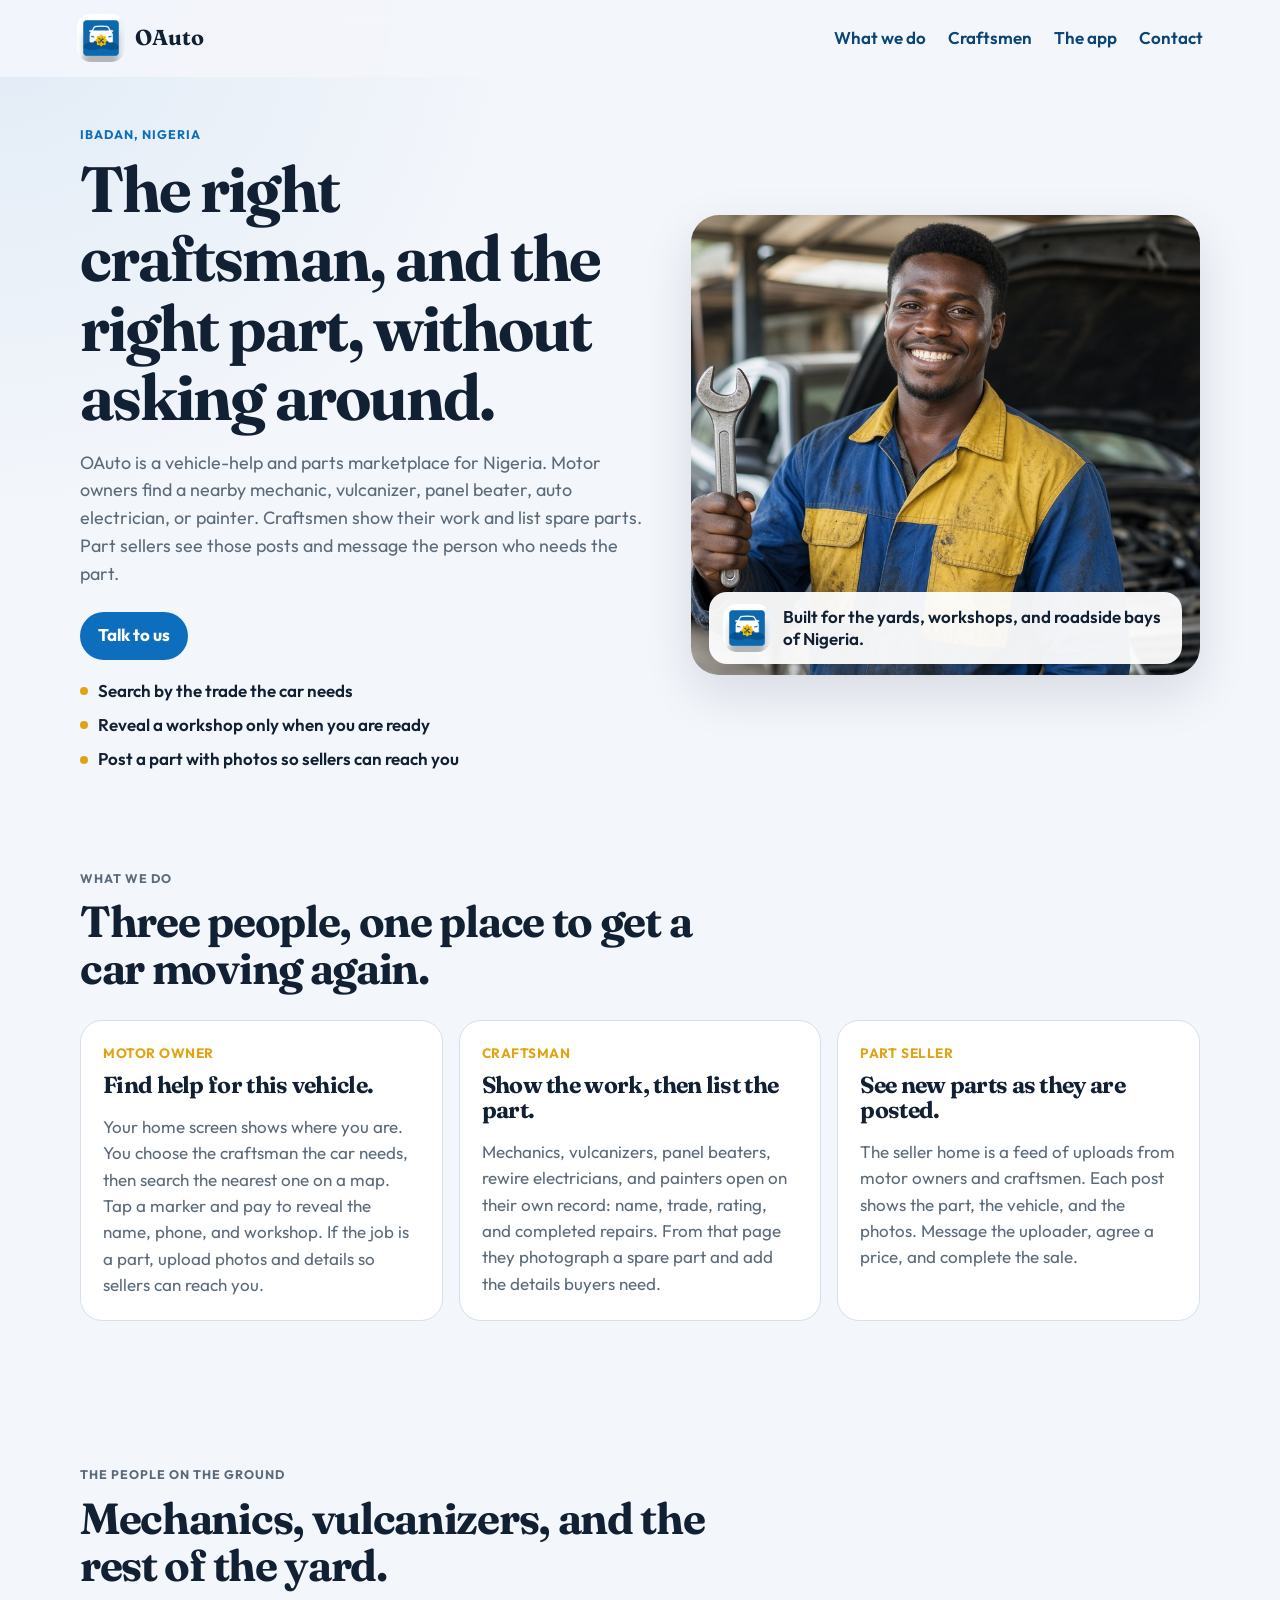
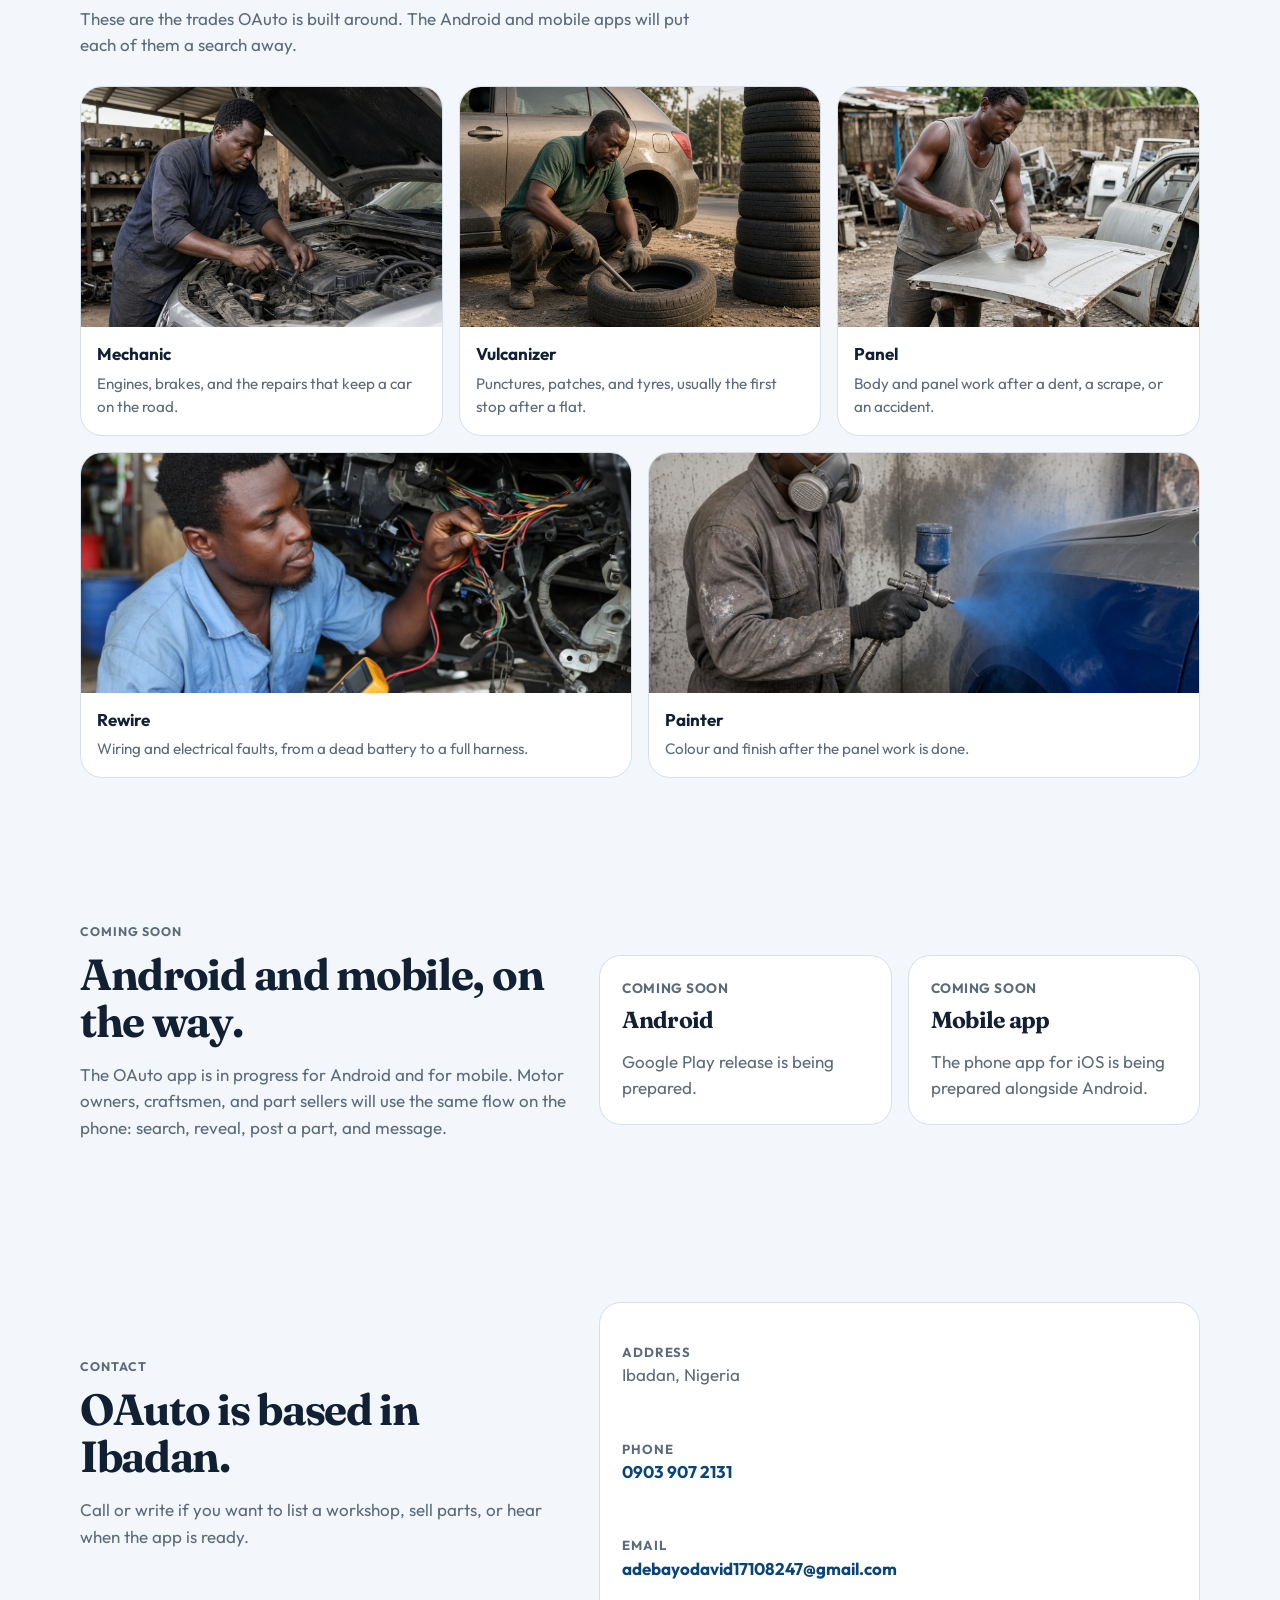
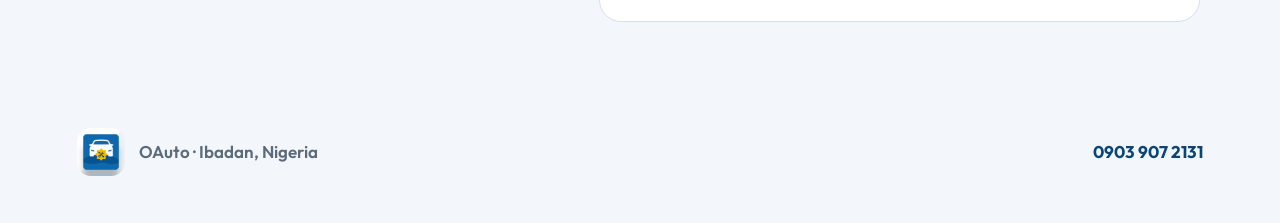
==== index.html @ e7bd78bd "Publish the OAuto landing page for Ibadan." ====
<!DOCTYPE html>
<html lang="en">
  <head>
    <meta charset="utf-8" />
    <meta name="viewport" content="width=device-width, initial-scale=1" />
    <title>OAuto — Craftsmen and parts, near you in Nigeria</title>
    <meta
      name="description"
      content="OAuto helps motor owners in Nigeria find a mechanic, vulcanizer, panel beater, auto electrician, or painter, and lets part sellers reach the people who need a part. Based in Ibadan. Android and mobile apps coming soon."
    />
    <link rel="icon" href="assets/logo-mark.jpg" />
    <link rel="preconnect" href="https://fonts.googleapis.com" />
    <link rel="preconnect" href="https://fonts.gstatic.com" crossorigin />
    <link
      href="https://fonts.googleapis.com/css2?family=Fraunces:opsz,wght@9..144,560;9..144,680&family=Outfit:wght@400;500;600;700&display=swap"
      rel="stylesheet"
    />
    <link rel="stylesheet" href="styles.css" />
  </head>
  <body>
    <header class="site-header">
      <a class="brand" href="#top">
        <img src="assets/logo-mark.jpg" alt="OAuto logo" width="48" height="48" />
        <span>OAuto</span>
      </a>
      <button class="menu-toggle" type="button" aria-expanded="false" aria-controls="site-nav">
        Menu
      </button>
      <nav id="site-nav" class="site-nav">
        <a href="#what">What we do</a>
        <a href="#craftsmen">Craftsmen</a>
        <a href="#app">The app</a>
        <a href="#contact">Contact</a>
      </nav>
    </header>

    <main id="top">
      <section class="hero">
        <div class="hero-copy">
          <p class="eyebrow">Ibadan, Nigeria</p>
          <h1>The right craftsman, and the right part, without asking around.</h1>
          <p class="lede">
            OAuto is a vehicle-help and parts marketplace for Nigeria. Motor owners
            find a nearby mechanic, vulcanizer, panel beater, auto electrician, or
            painter. Craftsmen show their work and list spare parts. Part sellers
            see those posts and message the person who needs the part.
          </p>
          <div class="hero-actions">
            <a class="button" href="#contact">Talk to us</a>
          </div>
          <ul class="hero-points">
            <li>Search by the trade the car needs</li>
            <li>Reveal a workshop only when you are ready</li>
            <li>Post a part with photos so sellers can reach you</li>
          </ul>
        </div>
        <figure class="hero-figure">
          <video
            autoplay
            muted
            loop
            playsinline
            poster="assets/oauto-mechanic-still.jpg"
          >
            <source src="assets/mechanic-loop.mp4" type="video/mp4" />
          </video>
          <figcaption>
            <img src="assets/logo-mark.jpg" alt="" width="44" height="44" />
            <span>Built for the yards, workshops, and roadside bays of Nigeria.</span>
          </figcaption>
        </figure>
      </section>

      <section id="what" class="section">
        <div class="section-head">
          <p class="eyebrow">What we do</p>
          <h2>Three people, one place to get a car moving again.</h2>
        </div>
        <div class="cards">
          <article class="card">
            <p class="card-kicker">Motor owner</p>
            <h3>Find help for this vehicle.</h3>
            <p>
              Your home screen shows where you are. You choose the craftsman the
              car needs, then search the nearest one on a map. Tap a marker and
              pay to reveal the name, phone, and workshop. If the job is a part,
              upload photos and details so sellers can reach you.
            </p>
          </article>
          <article class="card">
            <p class="card-kicker">Craftsman</p>
            <h3>Show the work, then list the part.</h3>
            <p>
              Mechanics, vulcanizers, panel beaters, rewire electricians, and
              painters open on their own record: name, trade, rating, and
              completed repairs. From that page they photograph a spare part and
              add the details buyers need.
            </p>
          </article>
          <article class="card">
            <p class="card-kicker">Part seller</p>
            <h3>See new parts as they are posted.</h3>
            <p>
              The seller home is a feed of uploads from motor owners and
              craftsmen. Each post shows the part, the vehicle, and the photos.
              Message the uploader, agree a price, and complete the sale.
            </p>
          </article>
        </div>
      </section>

      <section id="craftsmen" class="section">
        <div class="section-head">
          <p class="eyebrow">The people on the ground</p>
          <h2>Mechanics, vulcanizers, and the rest of the yard.</h2>
          <p>
            These are the trades OAuto is built around. The Android and mobile
            apps will put each of them a search away.
          </p>
        </div>
        <div class="gallery">
          <figure>
            <img src="assets/oauto-mechanic.jpg" alt="A mechanic working under the bonnet of a car in an Ibadan workshop" />
            <figcaption>
              <strong>Mechanic</strong>
              <span>Engines, brakes, and the repairs that keep a car on the road.</span>
            </figcaption>
          </figure>
          <figure>
            <img src="assets/oauto-vulcanizer.jpg" alt="A vulcanizer repairing a tyre beside a stack of tyres" />
            <figcaption>
              <strong>Vulcanizer</strong>
              <span>Punctures, patches, and tyres, usually the first stop after a flat.</span>
            </figcaption>
          </figure>
          <figure>
            <img src="assets/oauto-panel.jpg" alt="A panel beater shaping a car door in a bodywork yard" />
            <figcaption>
              <strong>Panel</strong>
              <span>Body and panel work after a dent, a scrape, or an accident.</span>
            </figcaption>
          </figure>
          <figure>
            <img src="assets/oauto-rewire.jpg" alt="An auto electrician tracing a wiring harness under a dashboard" />
            <figcaption>
              <strong>Rewire</strong>
              <span>Wiring and electrical faults, from a dead battery to a full harness.</span>
            </figcaption>
          </figure>
          <figure>
            <img src="assets/oauto-painter.jpg" alt="A car painter spraying a fender in a paint bay" />
            <figcaption>
              <strong>Painter</strong>
              <span>Colour and finish after the panel work is done.</span>
            </figcaption>
          </figure>
        </div>
      </section>

      <section id="app" class="section coming">
        <div>
          <p class="eyebrow">Coming soon</p>
          <h2>Android and mobile, on the way.</h2>
          <p>
            The OAuto app is in progress for Android and for mobile. Motor owners,
            craftsmen, and part sellers will use the same flow on the phone:
            search, reveal, post a part, and message.
          </p>
        </div>
        <div class="store-row">
          <article>
            <p class="soon">Coming soon</p>
            <h3>Android</h3>
            <p>Google Play release is being prepared.</p>
          </article>
          <article>
            <p class="soon">Coming soon</p>
            <h3>Mobile app</h3>
            <p>The phone app for iOS is being prepared alongside Android.</p>
          </article>
        </div>
      </section>

      <section id="contact" class="section contact">
        <div>
          <p class="eyebrow">Contact</p>
          <h2>OAuto is based in Ibadan.</h2>
          <p>Call or write if you want to list a workshop, sell parts, or hear when the app is ready.</p>
        </div>
        <address>
          <p>
            <span>Address</span>
            Ibadan, Nigeria
          </p>
          <p>
            <span>Phone</span>
            <a href="tel:+2349039072131">0903 907 2131</a>
          </p>
          <p>
            <span>Email</span>
            <a href="mailto:adebayodavid17108247@gmail.com">adebayodavid17108247@gmail.com</a>
          </p>
        </address>
      </section>
    </main>

    <footer class="site-footer">
      <img src="assets/logo-mark.jpg" alt="" width="40" height="40" />
      <p>OAuto · Ibadan, Nigeria</p>
      <a href="tel:+2349039072131">0903 907 2131</a>
    </footer>

    <script>
      const toggle = document.querySelector(".menu-toggle");
      const nav = document.querySelector(".site-nav");
      toggle.addEventListener("click", () => {
        const open = nav.classList.toggle("is-open");
        toggle.setAttribute("aria-expanded", open ? "true" : "false");
      });
      nav.querySelectorAll("a").forEach((link) => {
        link.addEventListener("click", () => {
          nav.classList.remove("is-open");
          toggle.setAttribute("aria-expanded", "false");
        });
      });
    </script>
  </body>
</html>
---- styles.css ----
:root {
  --blue: #0e6ebe;
  --blue-deep: #0a4578;
  --ink: #122033;
  --gold: #e2a312;
  --paper: #f3f6fb;
  --card: #ffffff;
  --muted: #5c6b7a;
  --line: #d5e0ec;
  --shadow: 0 18px 50px rgba(18, 32, 51, 0.12);
}

* {
  box-sizing: border-box;
}

html {
  scroll-behavior: smooth;
}

body {
  margin: 0;
  color: var(--ink);
  background:
    radial-gradient(circle at top left, rgba(14, 110, 190, 0.08), transparent 32rem),
    var(--paper);
  font-family: Outfit, sans-serif;
  font-size: 17px;
  line-height: 1.55;
}

img {
  max-width: 100%;
  display: block;
}

a {
  color: inherit;
}

.site-header {
  position: sticky;
  top: 0;
  z-index: 5;
  display: flex;
  align-items: center;
  justify-content: space-between;
  gap: 16px;
  padding: 14px 6vw;
  background: rgba(243, 246, 251, 0.92);
  backdrop-filter: blur(12px);
  border-bottom: 1px solid transparent;
}

.brand {
  display: flex;
  align-items: center;
  gap: 10px;
  text-decoration: none;
  font-family: Fraunces, serif;
  font-size: 1.35rem;
  font-weight: 680;
}

.brand img,
.site-footer img,
.hero-figure figcaption img {
  width: 48px;
  height: 48px;
  object-fit: cover;
  object-position: center;
  border-radius: 14px;
}

.site-nav {
  display: flex;
  gap: 22px;
}

.site-nav a {
  text-decoration: none;
  font-weight: 600;
  color: var(--blue-deep);
}

.site-nav a:hover {
  color: var(--blue);
}

.menu-toggle {
  display: none;
  border: 1px solid var(--line);
  background: white;
  border-radius: 999px;
  padding: 8px 14px;
  font: inherit;
  font-weight: 700;
  color: var(--blue-deep);
}

.hero,
.section {
  width: min(1120px, calc(100% - 10vw));
  margin: 0 auto;
}

.hero {
  display: grid;
  grid-template-columns: 1.05fr 0.95fr;
  gap: 48px;
  align-items: center;
  padding: 48px 0 24px;
}

.eyebrow {
  margin: 0 0 10px;
  color: var(--blue);
  font-weight: 700;
  letter-spacing: 0.08em;
  text-transform: uppercase;
  font-size: 0.78rem;
}

h1,
h2,
h3 {
  font-family: Fraunces, serif;
  font-weight: 680;
  letter-spacing: -0.03em;
  line-height: 1.08;
  margin: 0;
}

h1 {
  font-size: clamp(2.6rem, 5vw, 4.4rem);
}

h2 {
  font-size: clamp(2rem, 3.4vw, 3rem);
}

.lede,
.section-head p,
.coming p,
.contact p {
  color: var(--muted);
}

.lede {
  font-size: 1.12rem;
  max-width: 38rem;
}

.hero-actions {
  display: flex;
  flex-wrap: wrap;
  gap: 12px;
  margin: 24px 0 18px;
}

.button {
  display: inline-flex;
  align-items: center;
  justify-content: center;
  min-height: 48px;
  padding: 0 18px;
  border-radius: 999px;
  background: var(--blue);
  color: white;
  text-decoration: none;
  font-weight: 700;
}

.button:hover {
  background: var(--blue-deep);
}

.button-ghost {
  background: white;
  color: var(--blue-deep);
  border: 1px solid var(--line);
}

.button-ghost:hover {
  background: white;
  border-color: var(--blue);
  color: var(--blue);
}

.hero-points {
  margin: 0;
  padding: 0;
  list-style: none;
  display: grid;
  gap: 8px;
}

.hero-points li {
  padding-left: 18px;
  position: relative;
  font-weight: 600;
}

.hero-points li::before {
  content: "";
  width: 8px;
  height: 8px;
  border-radius: 50%;
  background: var(--gold);
  position: absolute;
  left: 0;
  top: 0.55em;
}

.hero-figure {
  margin: 0;
  position: relative;
}

.hero-figure > img,
.hero-figure > video {
  width: 100%;
  height: 460px;
  object-fit: cover;
  border-radius: 28px;
  box-shadow: var(--shadow);
  background: #0a4578;
}

.hero-figure figcaption {
  position: absolute;
  left: 18px;
  right: 18px;
  bottom: 18px;
  display: flex;
  gap: 12px;
  align-items: center;
  padding: 12px 14px;
  border-radius: 18px;
  background: rgba(255, 255, 255, 0.94);
  font-weight: 600;
}

.hero-figure figcaption img {
  flex: 0 0 48px;
}

.hero-figure figcaption span {
  flex: 1;
  min-width: 0;
  line-height: 1.35;
}

.section {
  padding: 72px 0;
}

.section-head {
  max-width: 40rem;
  margin-bottom: 28px;
}

.section-head p:last-child {
  margin-bottom: 0;
}

.cards,
.gallery,
.store-row {
  display: grid;
  gap: 16px;
}

.cards {
  grid-template-columns: repeat(3, 1fr);
}

.card,
.store-row article,
address {
  background: var(--card);
  border: 1px solid var(--line);
  border-radius: 22px;
  padding: 22px;
}

.card-kicker,
.soon {
  margin: 0 0 8px;
  color: var(--gold);
  font-weight: 700;
  font-size: 0.85rem;
  letter-spacing: 0.04em;
  text-transform: uppercase;
}

.card h3,
.store-row h3 {
  font-size: 1.45rem;
  margin-bottom: 10px;
}

.card p:last-child,
.store-row p:last-child {
  margin-bottom: 0;
  color: var(--muted);
}

.gallery {
  grid-template-columns: repeat(6, 1fr);
}

.gallery figure {
  margin: 0;
  grid-column: span 2;
  background: white;
  border-radius: 22px;
  overflow: hidden;
  border: 1px solid var(--line);
}

.gallery figure:nth-child(4),
.gallery figure:nth-child(5) {
  grid-column: span 3;
}

.gallery img {
  width: 100%;
  height: 240px;
  object-fit: cover;
}

.gallery figcaption {
  padding: 14px 16px 16px;
  display: grid;
  gap: 4px;
}

.gallery figcaption span {
  color: var(--muted);
  font-size: 0.95rem;
}

.coming,
.contact {
  display: grid;
  grid-template-columns: 0.9fr 1.1fr;
  gap: 28px;
  align-items: center;
}

.store-row {
  grid-template-columns: 1fr 1fr;
}

address {
  font-style: normal;
  display: grid;
  gap: 16px;
}

address span {
  display: block;
  color: var(--muted);
  font-size: 0.82rem;
  font-weight: 700;
  letter-spacing: 0.06em;
  text-transform: uppercase;
}

address a {
  color: var(--blue-deep);
  font-weight: 700;
  text-decoration: none;
}

address a:hover {
  text-decoration: underline;
}

.site-footer {
  display: flex;
  align-items: center;
  gap: 14px;
  padding: 28px 6vw 40px;
  color: var(--muted);
  font-weight: 600;
}

.site-footer a {
  margin-left: auto;
  color: var(--blue-deep);
  text-decoration: none;
  font-weight: 700;
}

@media (max-width: 900px) {
  .menu-toggle {
    display: inline-flex;
  }

  .site-nav {
    display: none;
    position: absolute;
    top: 72px;
    left: 6vw;
    right: 6vw;
    flex-direction: column;
    gap: 12px;
    padding: 16px;
    background: white;
    border: 1px solid var(--line);
    border-radius: 18px;
    box-shadow: var(--shadow);
  }

  .site-nav.is-open {
    display: flex;
  }

  .hero,
  .cards,
  .coming,
  .contact,
  .store-row,
  .gallery {
    grid-template-columns: 1fr;
  }

  .gallery figure,
  .gallery figure:nth-child(4),
  .gallery figure:nth-child(5) {
    grid-column: auto;
  }

  .hero-figure > img,
  .hero-figure > video,
  .gallery img {
    height: 280px;
  }

  .site-footer {
    flex-wrap: wrap;
  }

  .site-footer a {
    margin-left: 0;
  }
}
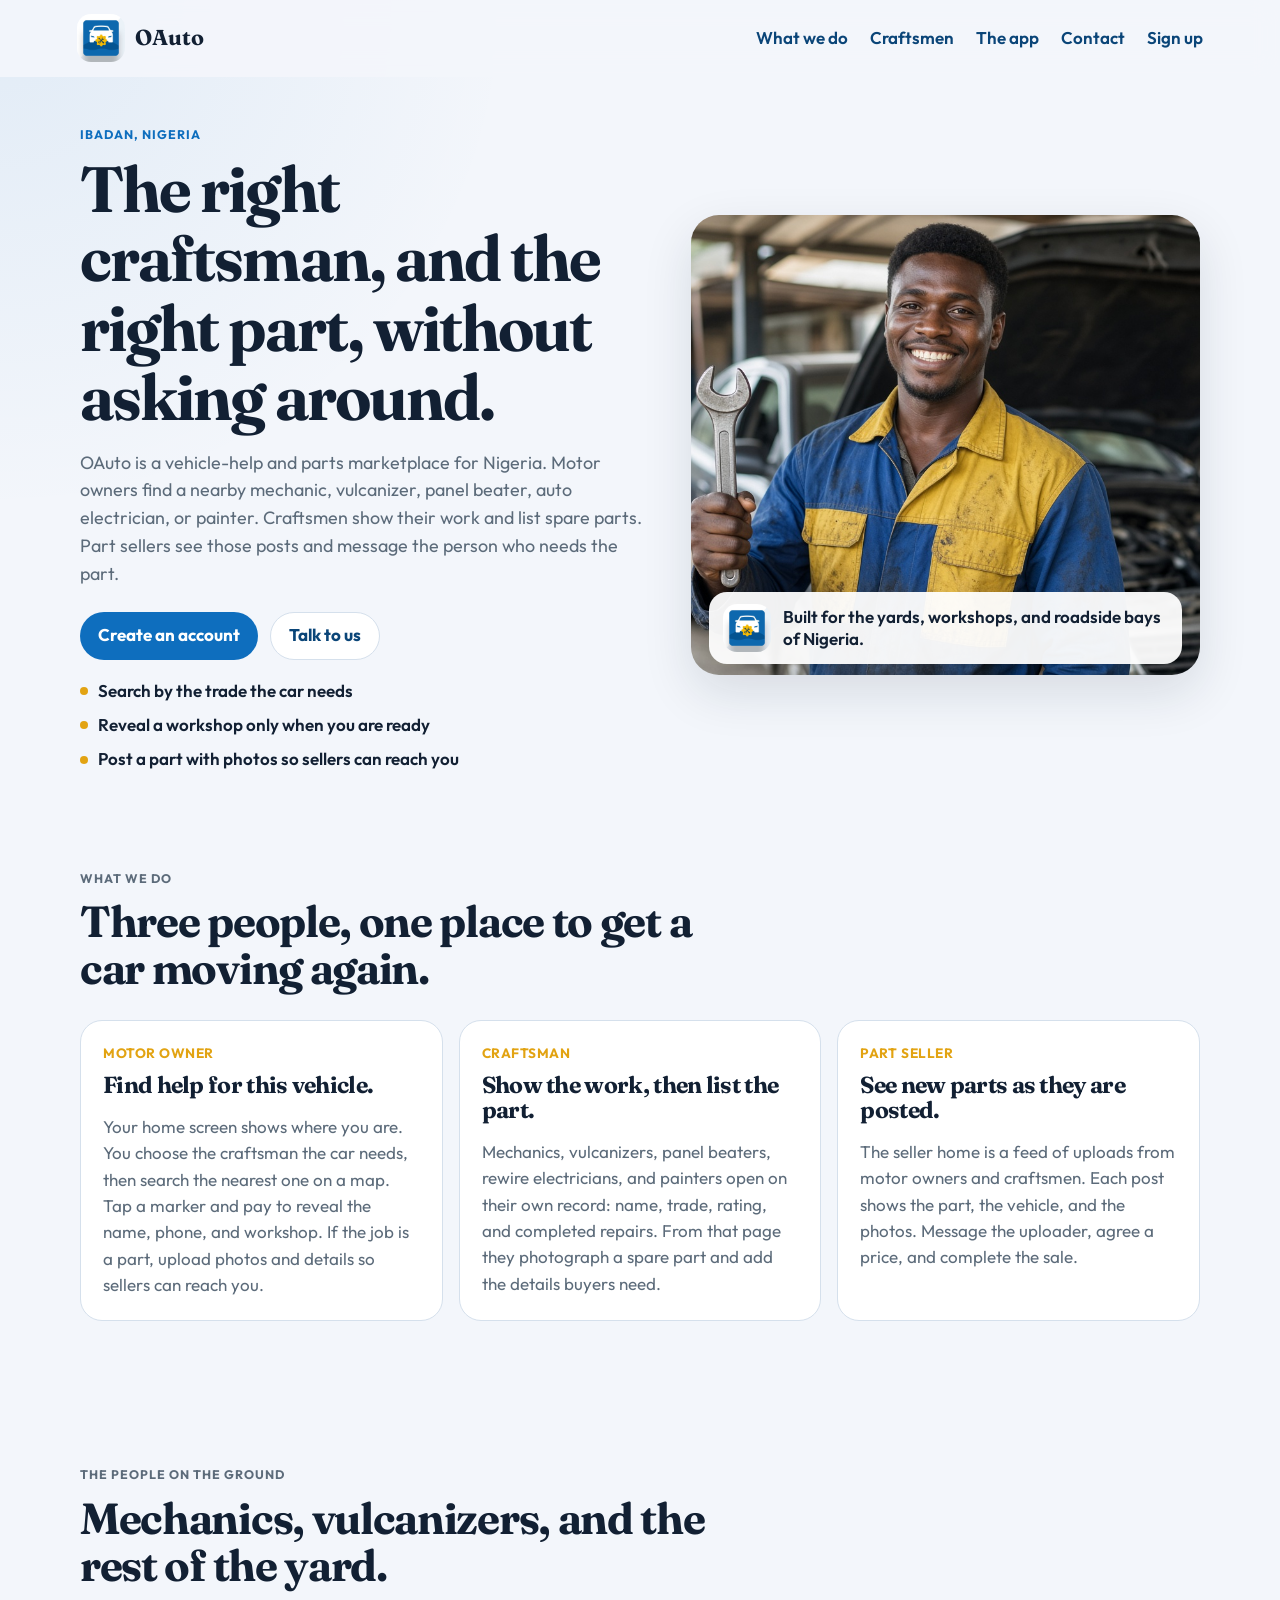
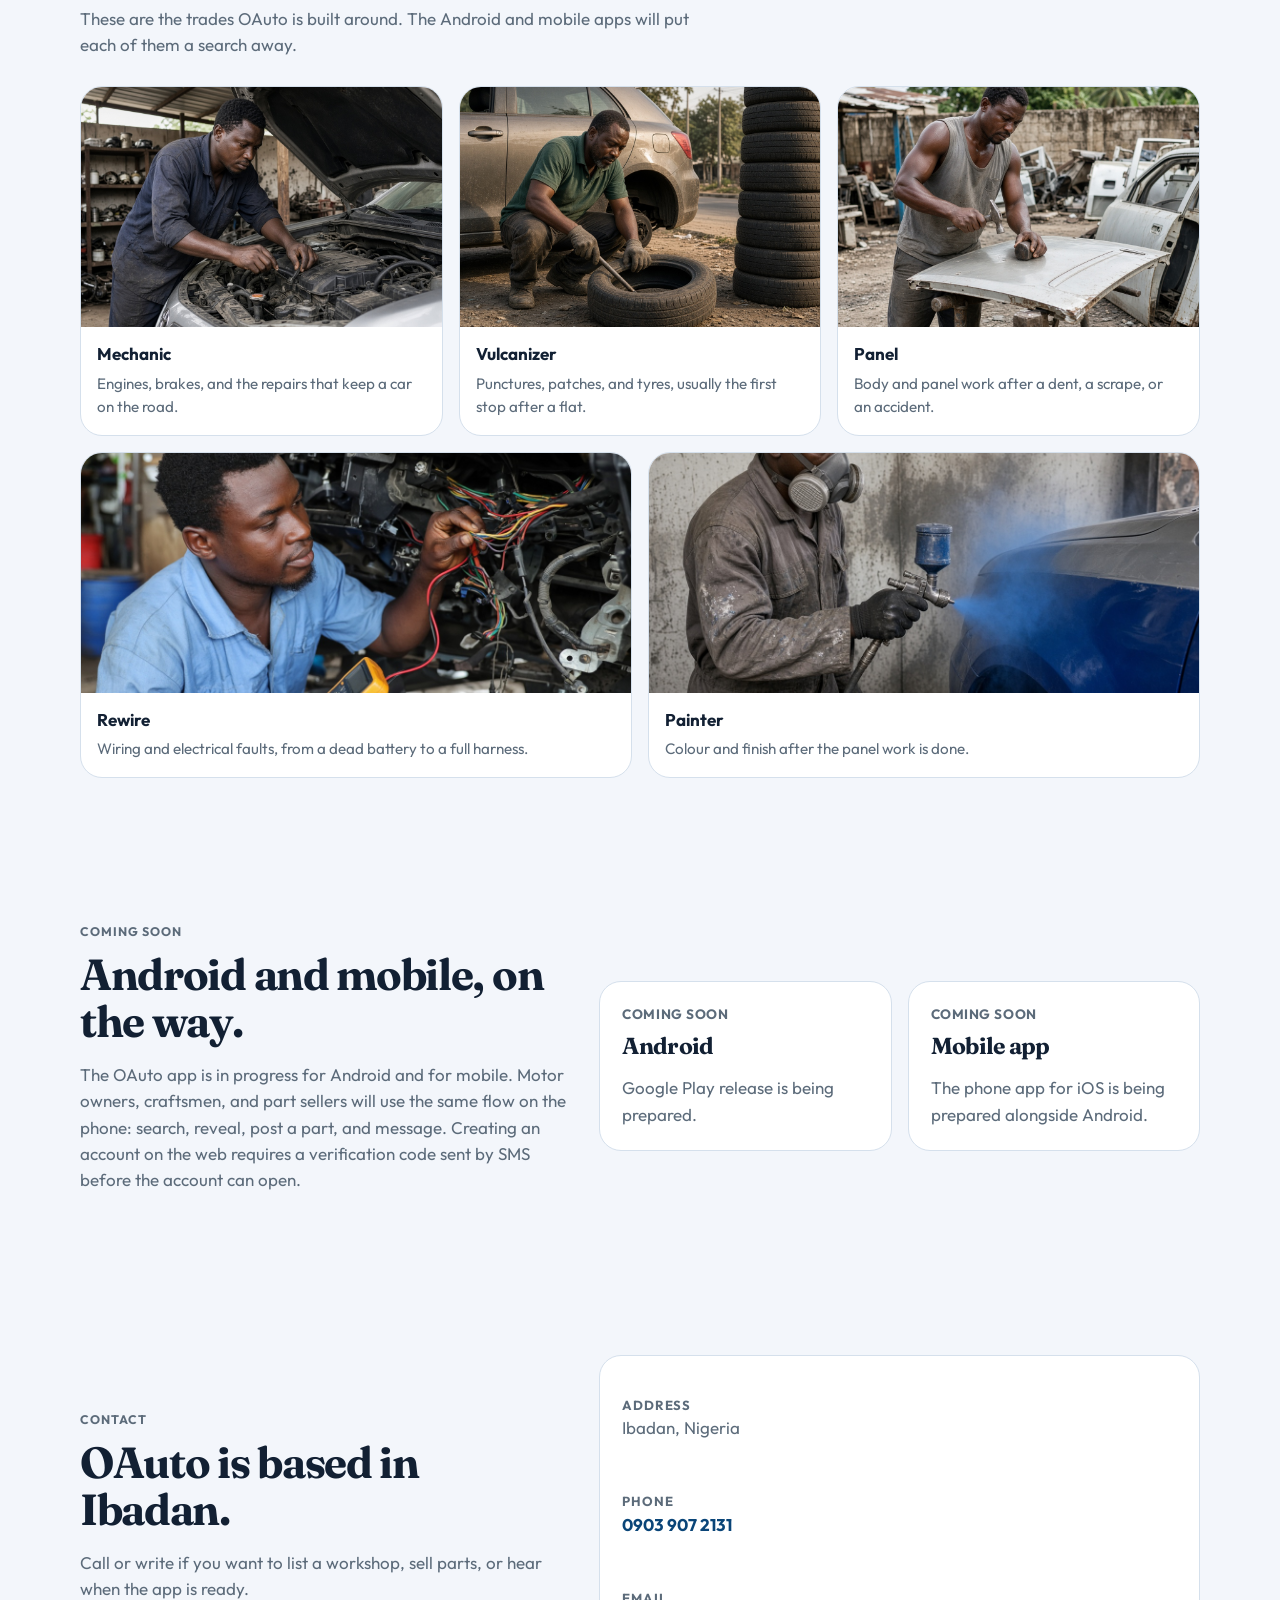
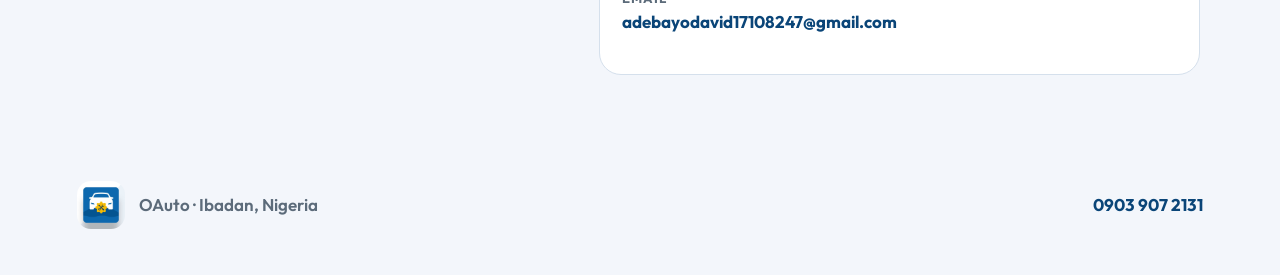
==== commit 597caa79: "Add a sign-up page that requires a verification code. Termii needs a public sign-up step before the " ====
--- a/index.html
+++ b/index.html
@@ -31,6 +31,7 @@
         <a href="#craftsmen">Craftsmen</a>
         <a href="#app">The app</a>
         <a href="#contact">Contact</a>
+        <a href="/signup">Sign up</a>
       </nav>
     </header>
 
@@ -46,7 +47,8 @@
             see those posts and message the person who needs the part.
           </p>
           <div class="hero-actions">
-            <a class="button" href="#contact">Talk to us</a>
+            <a class="button" href="/signup">Create an account</a>
+            <a class="button button-ghost" href="#contact">Talk to us</a>
           </div>
           <ul class="hero-points">
             <li>Search by the trade the car needs</li>
@@ -164,7 +166,8 @@
           <p>
             The OAuto app is in progress for Android and for mobile. Motor owners,
             craftsmen, and part sellers will use the same flow on the phone:
-            search, reveal, post a part, and message.
+            search, reveal, post a part, and message. Creating an account on the
+            web requires a verification code sent by SMS before the account can open.
           </p>
         </div>
         <div class="store-row">
--- a/styles.css
+++ b/styles.css
@@ -392,6 +392,95 @@
   color: var(--blue-deep);
   text-decoration: none;
   font-weight: 700;
+}
+
+.signup {
+  width: min(560px, calc(100% - 10vw));
+  margin: 0 auto;
+  padding: 48px 0 80px;
+}
+
+.signup-card {
+  background: var(--card);
+  border: 1px solid var(--line);
+  border-radius: 28px;
+  padding: 28px;
+  box-shadow: var(--shadow);
+}
+
+.signup-card h1 {
+  font-size: clamp(2.1rem, 4vw, 3rem);
+  margin-bottom: 12px;
+}
+
+.signup-note {
+  color: var(--muted);
+  margin-top: 0;
+}
+
+.field {
+  display: grid;
+  gap: 6px;
+  margin-bottom: 16px;
+}
+
+.field span {
+  font-weight: 700;
+  font-size: 0.92rem;
+}
+
+.field input,
+.field select {
+  width: 100%;
+  font: inherit;
+  color: var(--ink);
+  background: white;
+  min-height: 48px;
+  border-radius: 14px;
+  border: 1px solid var(--line);
+  padding: 0 14px;
+}
+
+.field input:focus,
+.field select:focus {
+  outline: 2px solid rgba(14, 110, 190, 0.35);
+  border-color: var(--blue);
+}
+
+.code-input {
+  letter-spacing: 0.42em;
+  font-size: 1.35rem;
+  font-weight: 700;
+}
+
+.form-error {
+  min-height: 1.4em;
+  margin: 0 0 12px;
+  color: #9b2c2c;
+  font-weight: 650;
+}
+
+.signup-actions {
+  display: grid;
+  gap: 10px;
+}
+
+.signup-actions .button {
+  width: 100%;
+  border: 0;
+  cursor: pointer;
+  font: inherit;
+  font-weight: 700;
+}
+
+.signup-actions .button:disabled {
+  opacity: 0.5;
+  cursor: not-allowed;
+}
+
+.signup-success h2 {
+  font-size: clamp(1.8rem, 3vw, 2.4rem);
+  margin-bottom: 10px;
 }
 
 @media (max-width: 900px) {
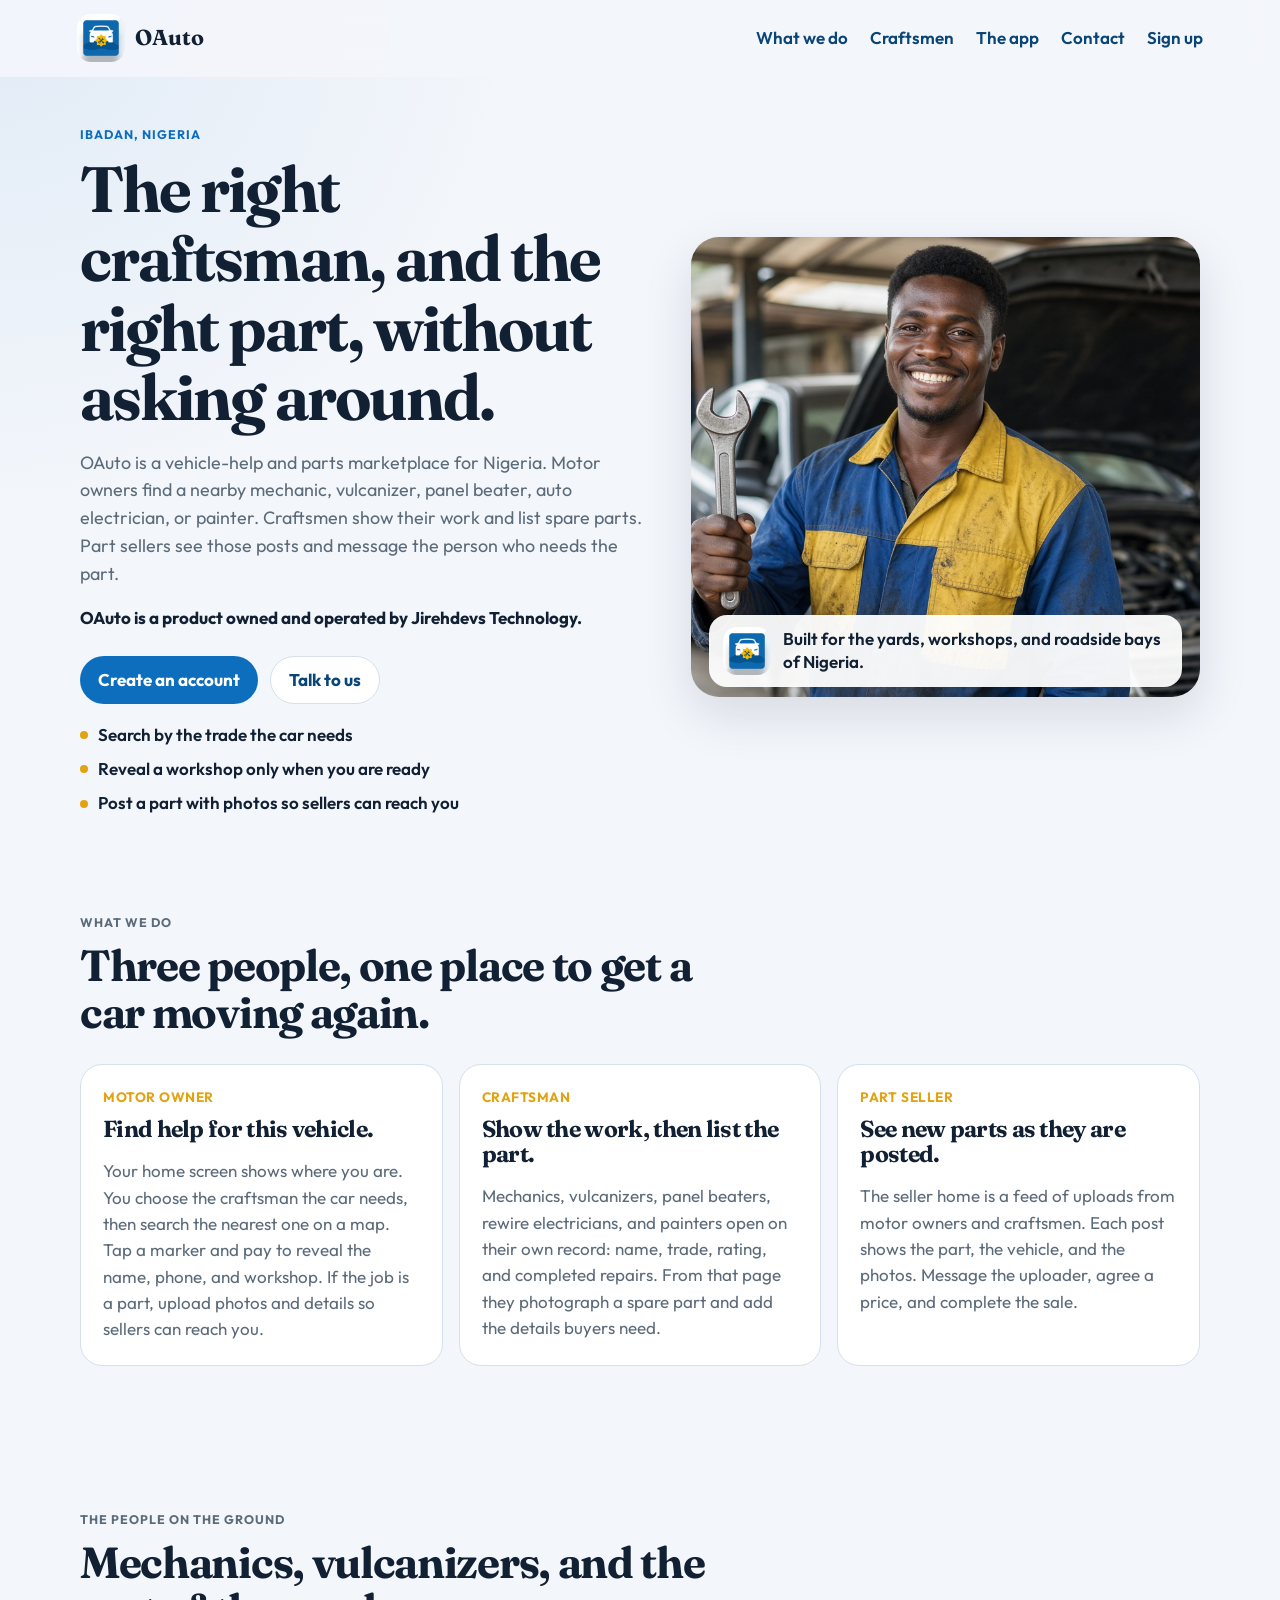
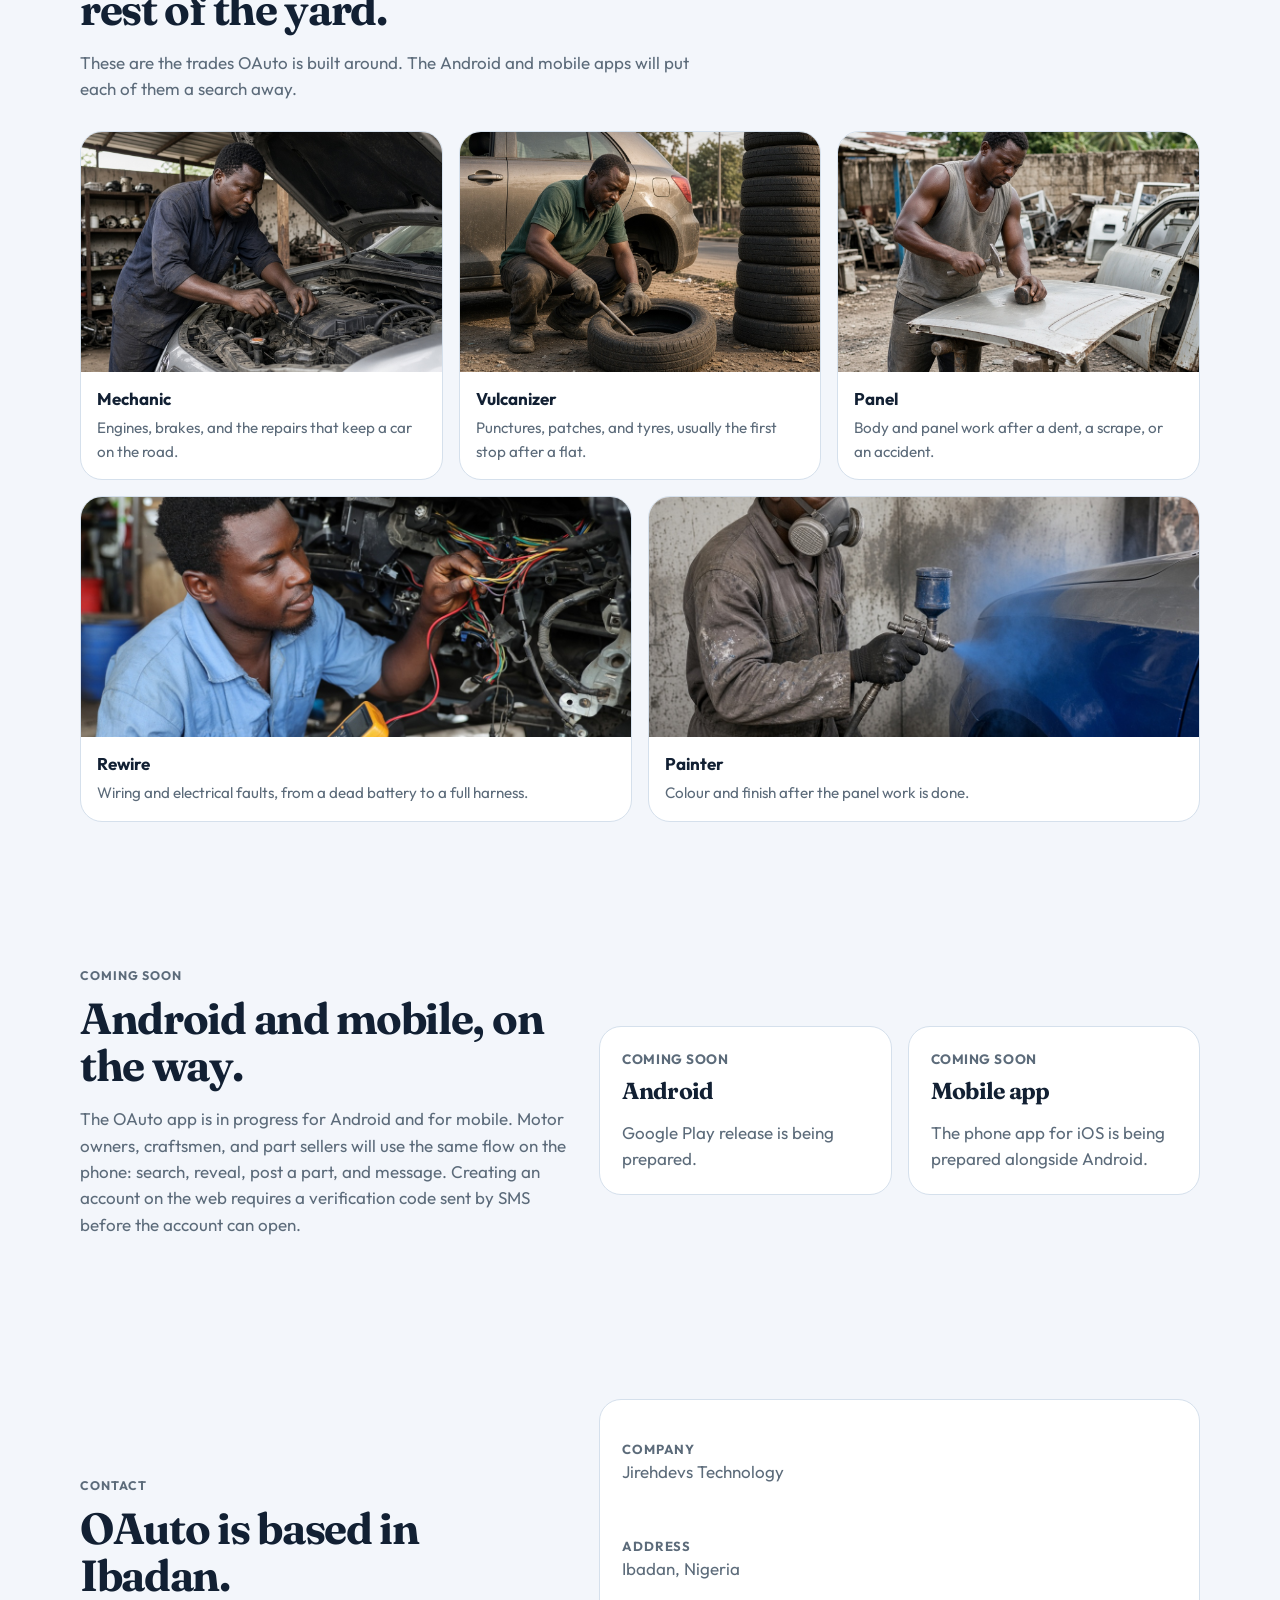
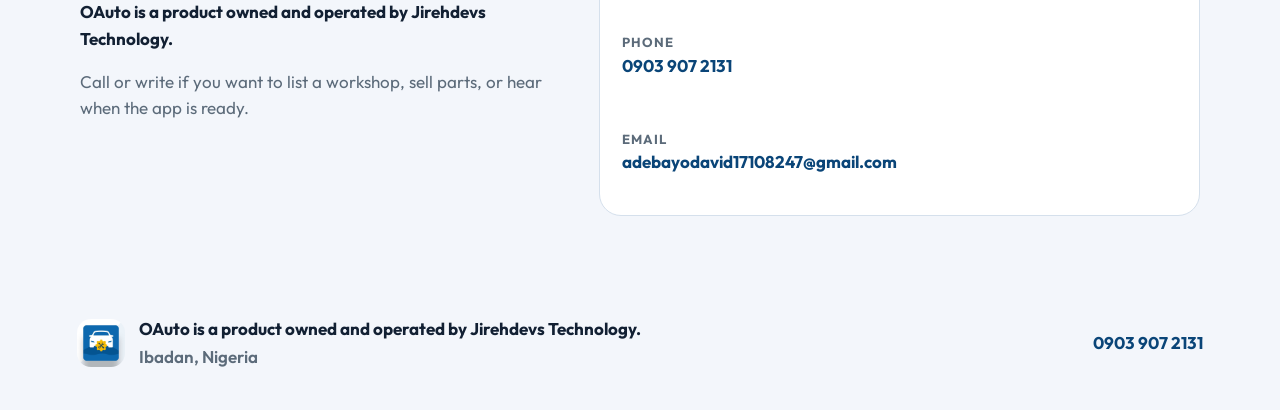
==== commit 21b2dbb5: "State that Jirehdevs Technology owns and operates OAuto." ====
--- a/index.html
+++ b/index.html
@@ -6,7 +6,7 @@
     <title>OAuto — Craftsmen and parts, near you in Nigeria</title>
     <meta
       name="description"
-      content="OAuto helps motor owners in Nigeria find a mechanic, vulcanizer, panel beater, auto electrician, or painter, and lets part sellers reach the people who need a part. Based in Ibadan. Android and mobile apps coming soon."
+      content="OAuto is a product owned and operated by Jirehdevs Technology. It helps motor owners in Nigeria find a mechanic, vulcanizer, panel beater, auto electrician, or painter, and lets part sellers reach the people who need a part. Based in Ibadan."
     />
     <link rel="icon" href="assets/logo-mark.jpg" />
     <link rel="preconnect" href="https://fonts.googleapis.com" />
@@ -46,6 +46,7 @@
             painter. Craftsmen show their work and list spare parts. Part sellers
             see those posts and message the person who needs the part.
           </p>
+          <p class="owner-line">OAuto is a product owned and operated by Jirehdevs Technology.</p>
           <div class="hero-actions">
             <a class="button" href="/signup">Create an account</a>
             <a class="button button-ghost" href="#contact">Talk to us</a>
@@ -188,9 +189,14 @@
         <div>
           <p class="eyebrow">Contact</p>
           <h2>OAuto is based in Ibadan.</h2>
+          <p class="owner-line">OAuto is a product owned and operated by Jirehdevs Technology.</p>
           <p>Call or write if you want to list a workshop, sell parts, or hear when the app is ready.</p>
         </div>
         <address>
+          <p>
+            <span>Company</span>
+            Jirehdevs Technology
+          </p>
           <p>
             <span>Address</span>
             Ibadan, Nigeria
@@ -209,7 +215,10 @@
 
     <footer class="site-footer">
       <img src="assets/logo-mark.jpg" alt="" width="40" height="40" />
-      <p>OAuto · Ibadan, Nigeria</p>
+      <div class="footer-copy">
+        <p class="owner-line">OAuto is a product owned and operated by Jirehdevs Technology.</p>
+        <p>Ibadan, Nigeria</p>
+      </div>
       <a href="tel:+2349039072131">0903 907 2131</a>
     </footer>
 
--- a/styles.css
+++ b/styles.css
@@ -378,6 +378,13 @@
   text-decoration: underline;
 }
 
+.owner-line,
+.contact p.owner-line {
+  margin: 0 0 8px;
+  color: var(--ink);
+  font-weight: 700;
+}
+
 .site-footer {
   display: flex;
   align-items: center;
@@ -385,6 +392,15 @@
   padding: 28px 6vw 40px;
   color: var(--muted);
   font-weight: 600;
+}
+
+.footer-copy {
+  display: grid;
+  gap: 2px;
+}
+
+.footer-copy p {
+  margin: 0;
 }
 
 .site-footer a {
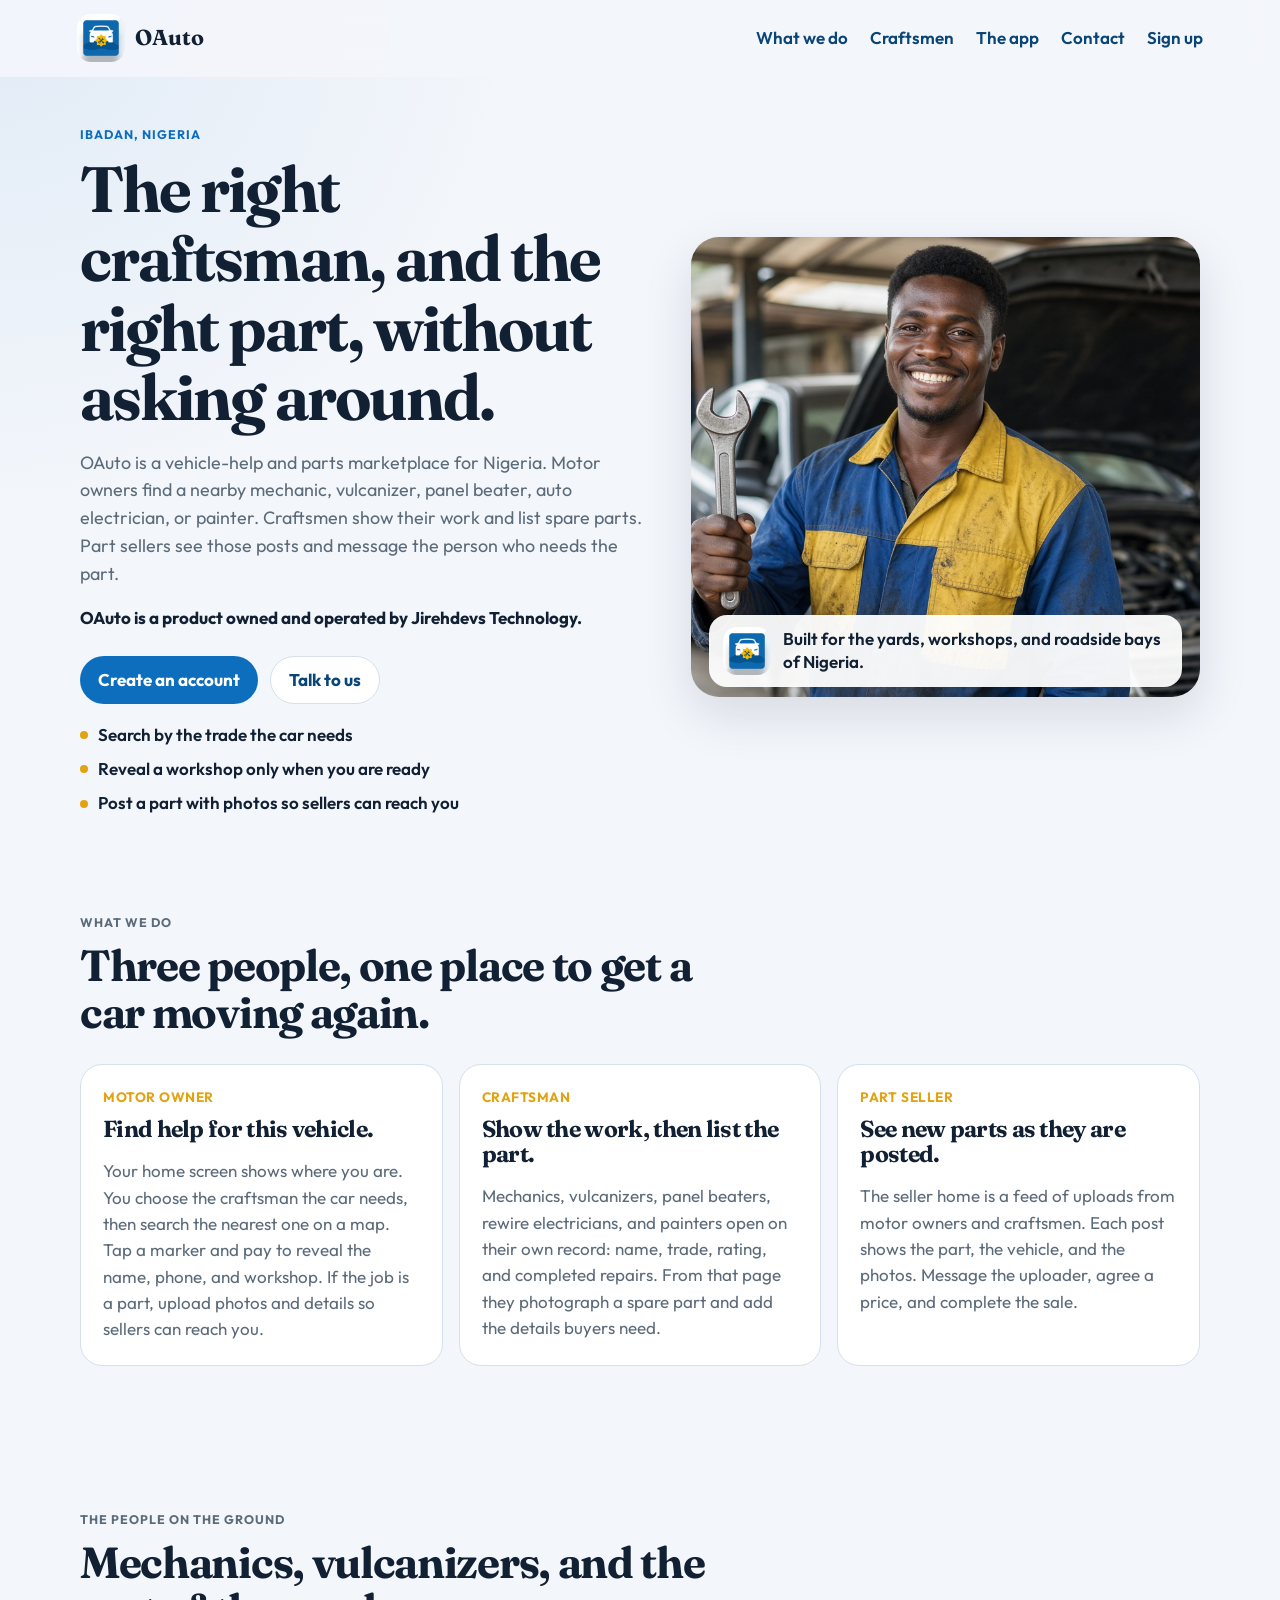
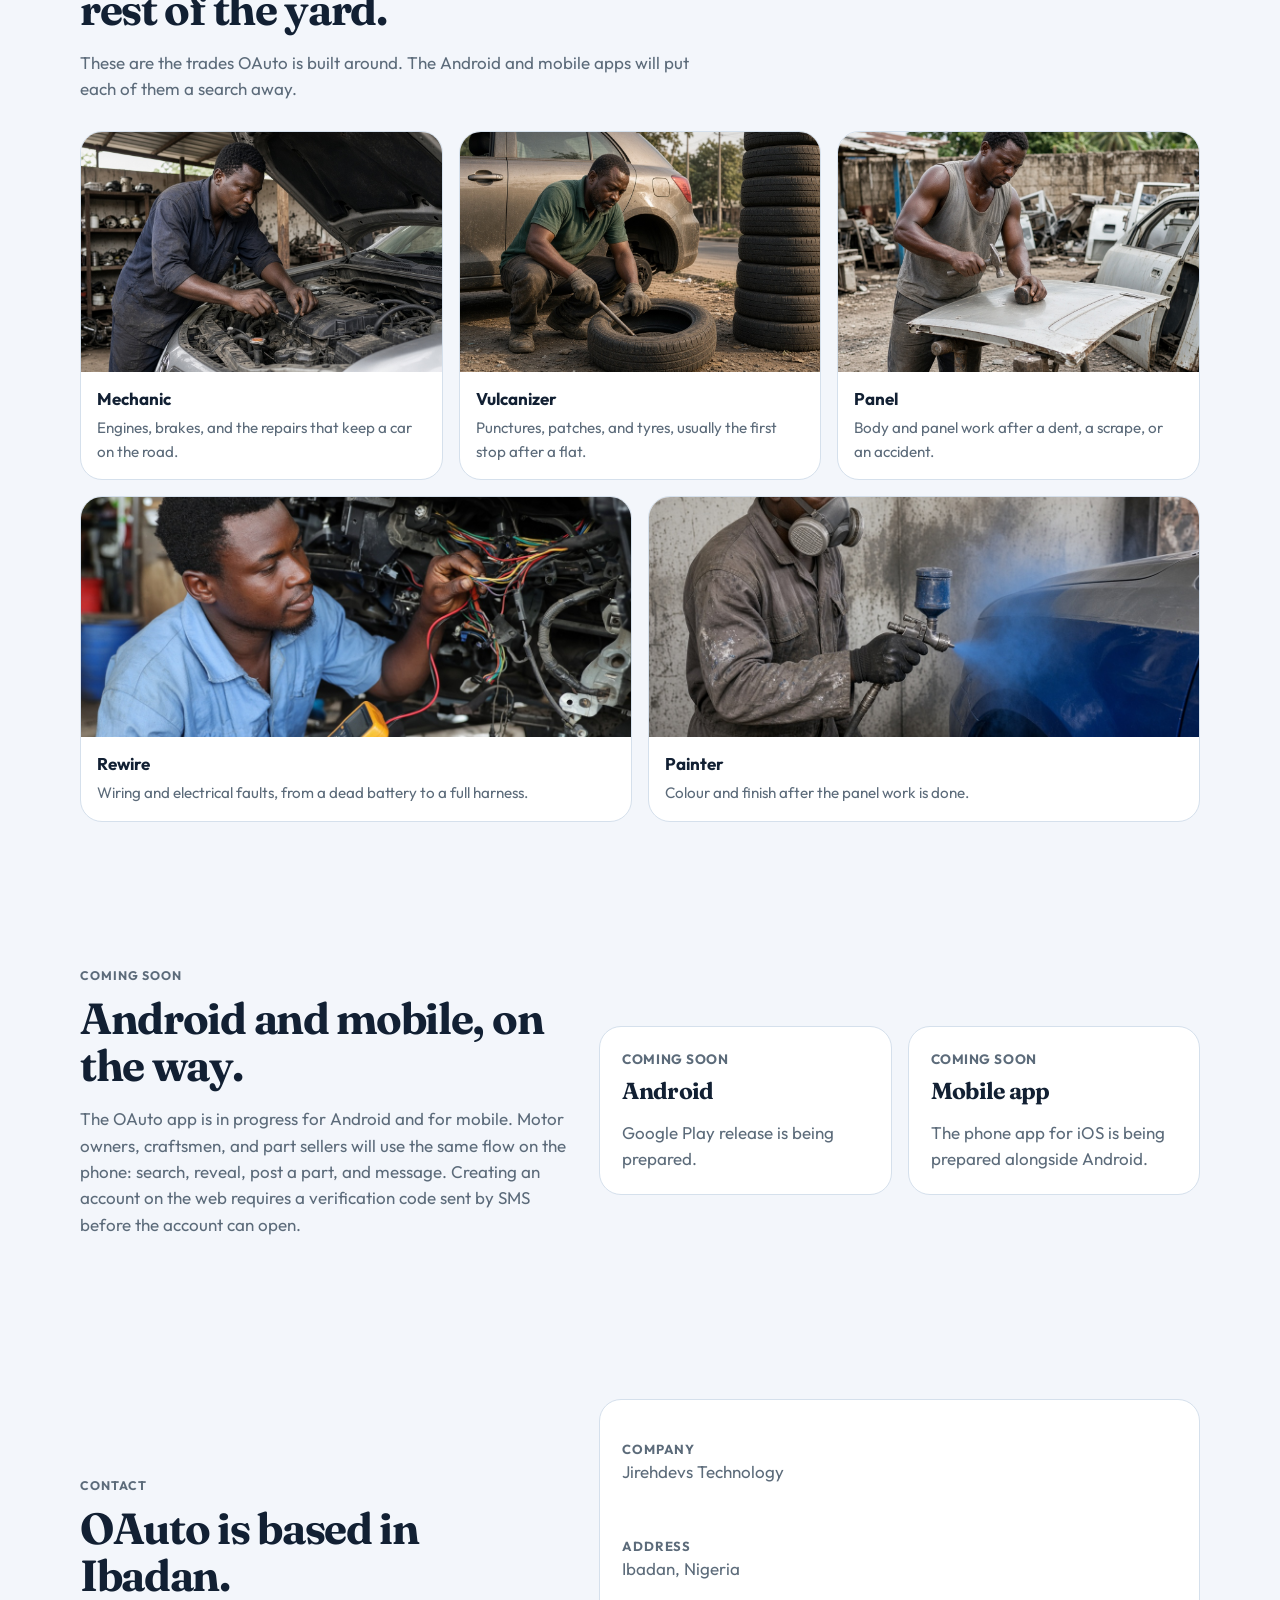
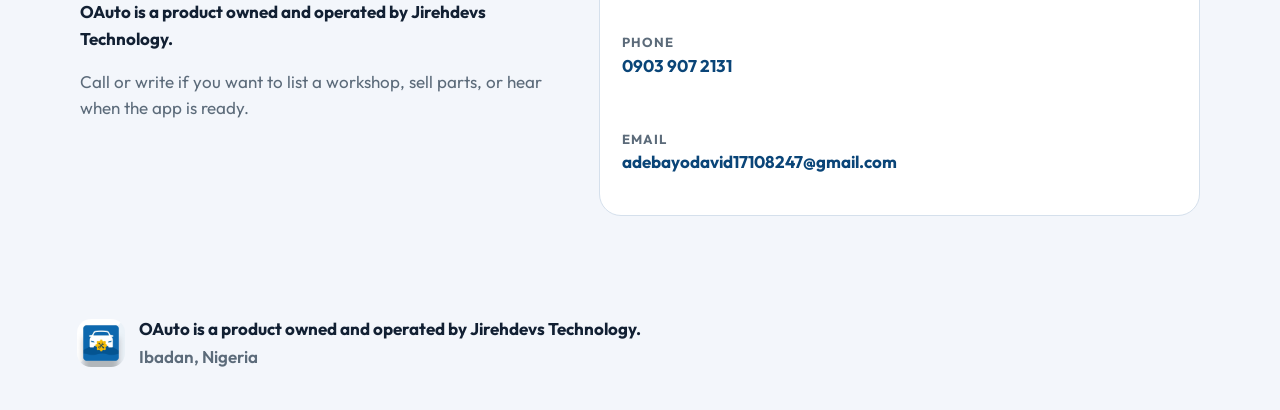
==== commit f077febd: "Remove the phone number from the site footer." ====
--- a/index.html
+++ b/index.html
@@ -219,7 +219,6 @@
         <p class="owner-line">OAuto is a product owned and operated by Jirehdevs Technology.</p>
         <p>Ibadan, Nigeria</p>
       </div>
-      <a href="tel:+2349039072131">0903 907 2131</a>
     </footer>
 
     <script>
--- a/styles.css
+++ b/styles.css
@@ -401,13 +401,6 @@
 
 .footer-copy p {
   margin: 0;
-}
-
-.site-footer a {
-  margin-left: auto;
-  color: var(--blue-deep);
-  text-decoration: none;
-  font-weight: 700;
 }
 
 .signup {
@@ -547,8 +540,4 @@
   .site-footer {
     flex-wrap: wrap;
   }
-
-  .site-footer a {
-    margin-left: 0;
-  }
-}
+}
